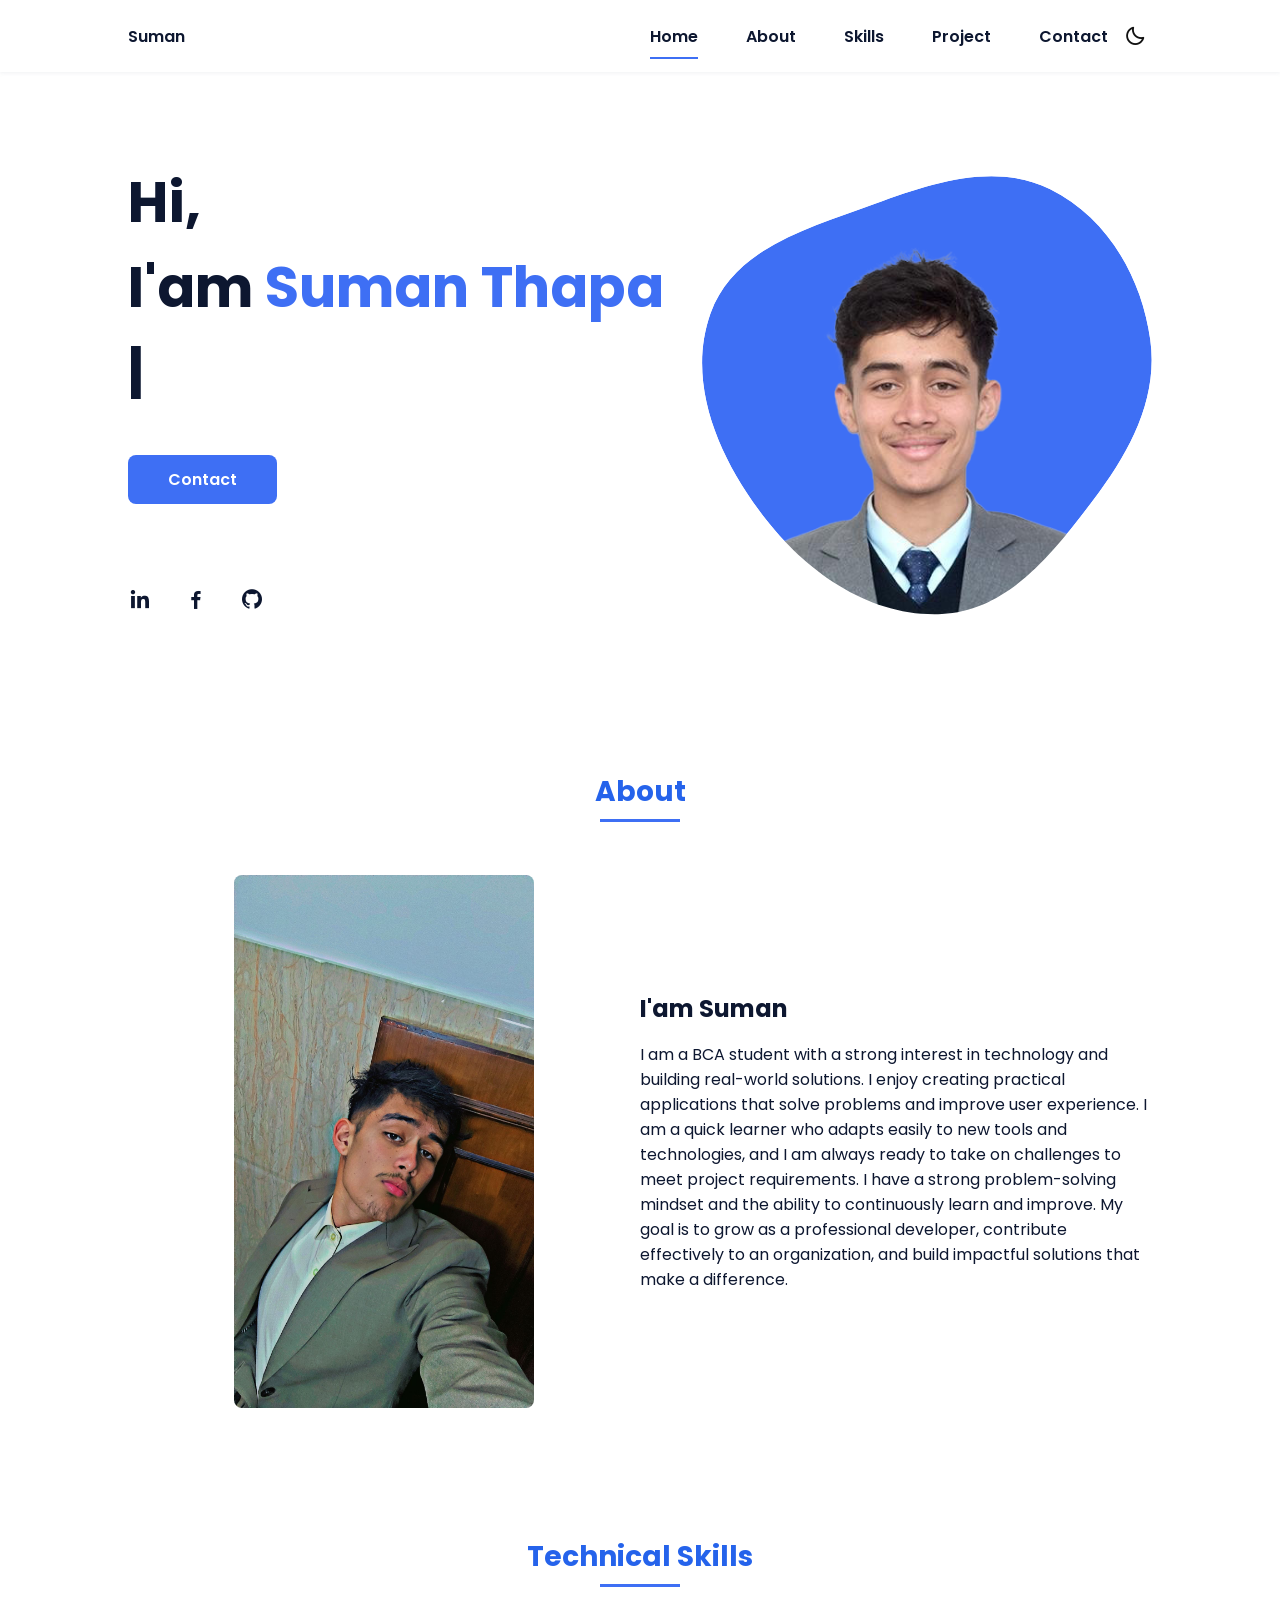
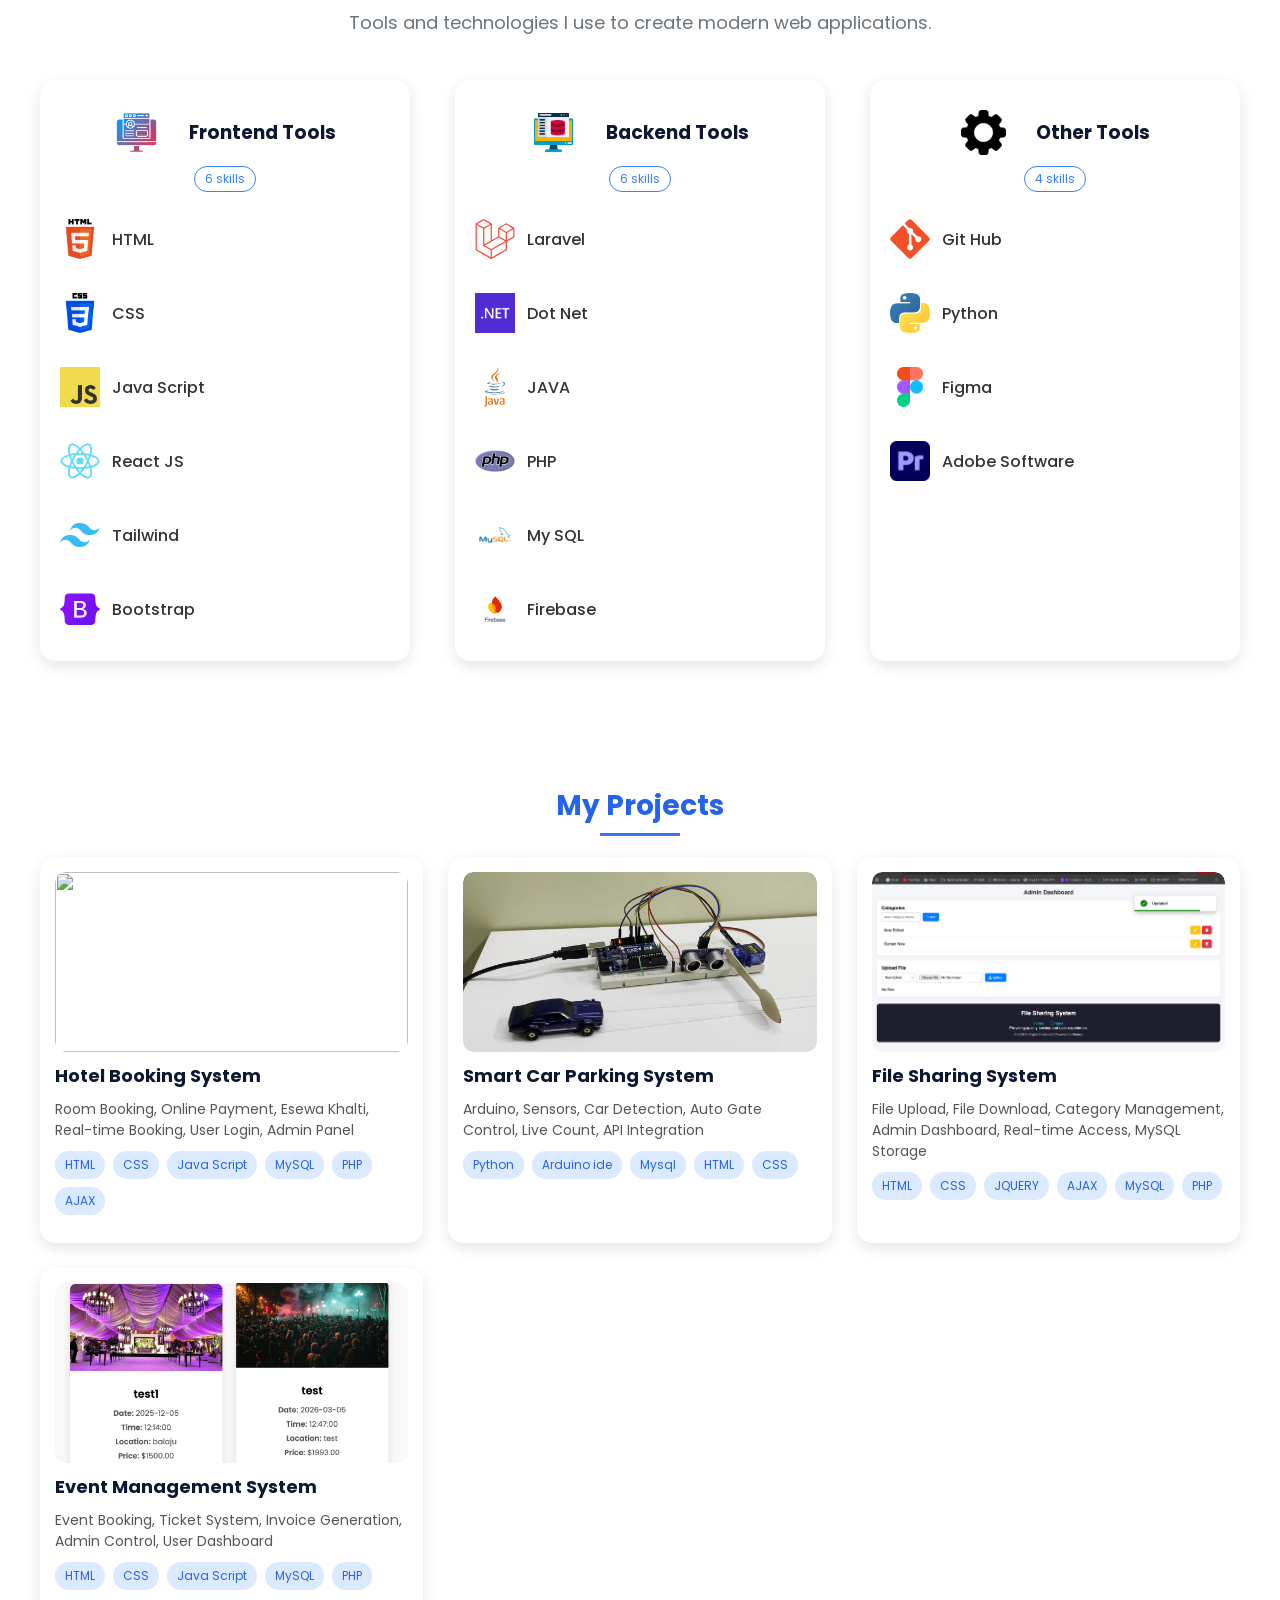
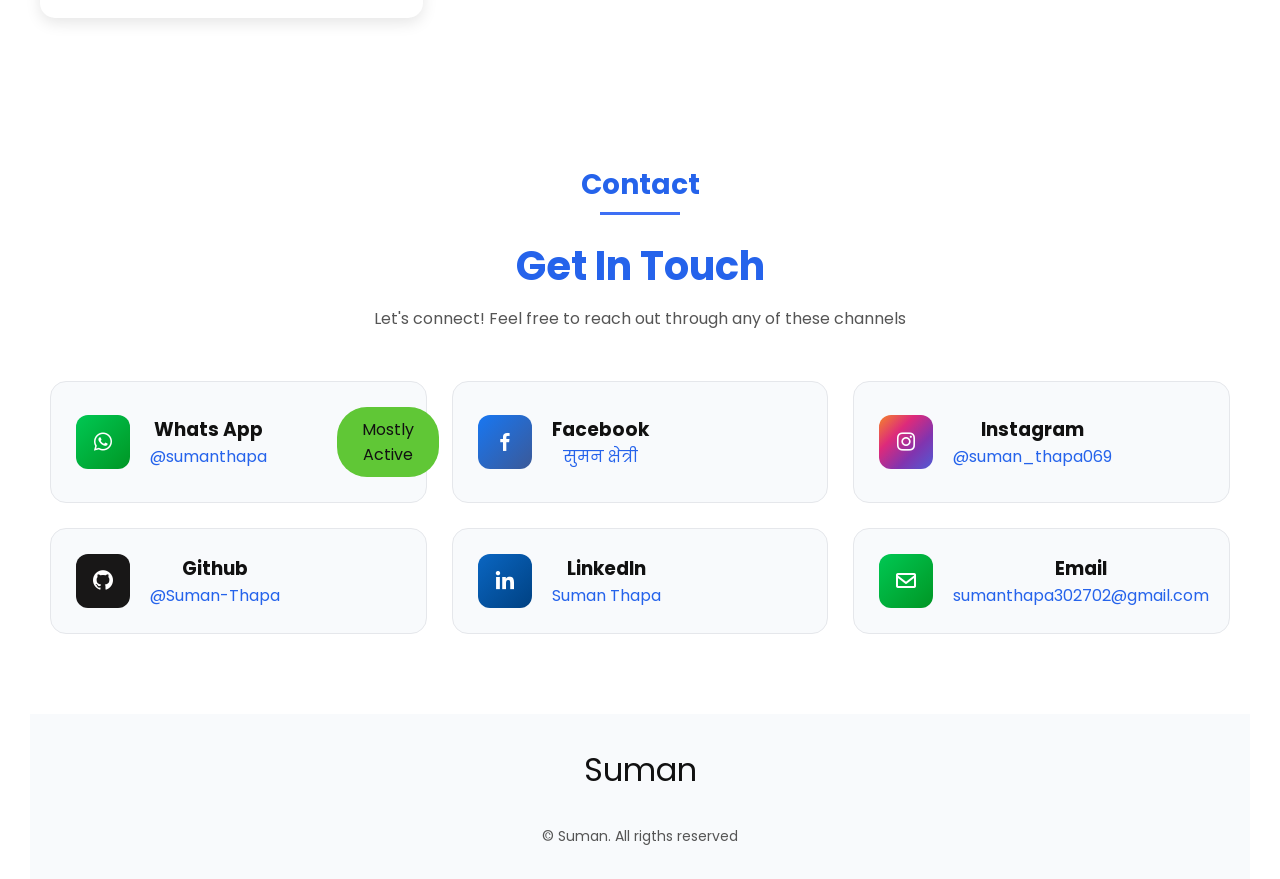
==== index.html @ b64fbb9c "Adding Changes" ====
<!DOCTYPE html>
<html lang="en">
    <head>
        <meta charset="UTF-8">
        <meta name="viewport" content="width=device-width, initial-scale=1.0">

        <link rel="stylesheet" href="assets/css/styles.css?v=3787292839744">
        <link rel="stylesheet" href="https://cdnjs.cloudflare.com/ajax/libs/font-awesome/6.5.0/css/all.min.css">
        <link href="https://unpkg.com/boxicons@2.1.4/css/boxicons.min.css" rel="stylesheet">
        <!-- =====BOX ICONS===== -->
        <link href='https://cdn.jsdelivr.net/npm/boxicons@2.0.5/css/boxicons.min.css' rel='stylesheet'>

        <title>Portfolio website complete</title>
    </head>
    <body>
        <!--===== HEADER =====-->
        <header class="l-header">
            <nav class="nav bd-grid">
                <div>
                    <a href="#" class="nav__logo">Suman</a>
                </div>

                <div class="nav__menu" id="nav-menu">
                    <ul class="nav__list">
                        <li class="nav__item"><a href="#home" class="nav__link active-link">Home</a></li>
                        <li class="nav__item"><a href="#about" class="nav__link">About</a></li>
                        <li class="nav__item"><a href="#skills" class="nav__link">Skills</a></li>
                        <li class="nav__item"><a href="#project" class="nav__link">Project</a></li>
                        <li class="nav__item"><a href="#contact" class="nav__link">Contact</a></li>
                        <button id="themeToggle" class="theme-btn">
                        <i class='bx bx-moon' id="themeIcon"></i>
                        </button>                  
                    </ul>
                </div>

                <div class="nav__toggle" id="nav-toggle">
                    <i class='bx bx-menu'></i>
                </div>
            </nav>
        </header>

        <main class="l-main">
            <!--===== HOME =====-->
            <section class="home bd-grid" id="home">
                <div class="home__data">
                    <h1 class="home__title">Hi,<br>I'am <span class="home__title-color">Suman Thapa</span><br>   <span id="typing"></span> </h1>

                    <a href="#contact" class="button" >Contact</a>
                </div>

                <div class="home__social">
                    <a href="https://www.linkedin.com/in/suman-thapa-9424b9308/" class="home__social-icon"><i class='bx bxl-linkedin'></i></a>
                    <a href="https://www.facebook.com/gorkhali.don.9849/" class="home__social-icon">
                        <i class='bx bxl-facebook'></i>
                    </a>
                    <a href="https://github.com/Suman-Thapa" class="home__social-icon"><i class='bx bxl-github' ></i></a>
                </div>

                <div class="home__img">
                    <svg class="home__blob" viewBox="0 0 479 467" xmlns="http://www.w3.org/2000/svg" xmlns:xlink="http://www.w3.org/1999/xlink">
                        <mask id="mask0" mask-type="alpha">
                            <path d="M9.19024 145.964C34.0253 76.5814 114.865 54.7299 184.111 29.4823C245.804 6.98884 311.86 -14.9503 370.735 14.143C431.207 44.026 467.948 107.508 477.191 174.311C485.897 237.229 454.931 294.377 416.506 344.954C373.74 401.245 326.068 462.801 255.442 466.189C179.416 469.835 111.552 422.137 65.1576 361.805C17.4835 299.81 -17.1617 219.583 9.19024 145.964Z"/>
                        </mask>
                        <g mask="url(#mask0)">
                            <path d="M9.19024 145.964C34.0253 76.5814 114.865 54.7299 184.111 29.4823C245.804 6.98884 311.86 -14.9503 370.735 14.143C431.207 44.026 467.948 107.508 477.191 174.311C485.897 237.229 454.931 294.377 416.506 344.954C373.74 401.245 326.068 462.801 255.442 466.189C179.416 469.835 111.552 422.137 65.1576 361.805C17.4835 299.81 -17.1617 219.583 9.19024 145.964Z"/>
                            <!-- <image class="home__blob-img" x="50" y="60" href="assets/img/perfil.png"/> -->
                            <image class="home__blob-img" x="50" y="60" href="assets/img/suman_coat.png"/>

                        </g>
                    </svg>
                </div>
            </section>  

            <!--===== ABOUT =====-->
            <section class="about section " id="about">
                <h2 class="section-title">About</h2>

                <div class="about__container bd-grid">
                    <div class="about__img">
                        <img src="assets/img/1.jpg" alt="">
                    </div>
                    
                    <div>
                        <h2 class="about__subtitle">I'am Suman</h2>
                        <p class="about__text">
                            I am a BCA student with a strong interest in technology and building real-world solutions. I enjoy creating practical applications that solve problems and improve user experience.

                            I am a quick learner who adapts easily to new tools and technologies, and I am always ready to take on challenges to meet project requirements. I have a strong problem-solving mindset and the ability to continuously learn and improve.

                            My goal is to grow as a professional developer, contribute effectively to an organization, and build impactful solutions that make a difference.
                        </p>                   
                     </div>                                   
                </div>
            </section>

            <!--===== SKILLS =====-->
            <section class="skills section" id="skills">
                <h2 class="section-title">Technical <span>Skills</span></h2>
                    <p class="custom-text">
                        Tools and technologies I use to create modern web applications.
                    </p>
                    
                    <!-- Frontend -->
                <div class="skills-container">
                    <div class="skills-card">
                        <div class="card-header">
                            <div class="title">
                                <img src="assets/img/skill/frontend.avif" alt="">
                                <h3>Frontend Tools</h3> 
                            </div>
                            <span>6 skills</span>
                        </div>

                        <ul>
                            <li><img src="assets/img/skill/html.png" alt=""> HTML</li>
                            <li><img src="assets/img/skill/css.png" alt=""> CSS</li>
                            <li><img src="assets/img/skill/javascript.png" alt=""> Java Script</li>
                            <li><img src="assets/img/skill/react.svg" alt=""> React JS</li>
                            <li><img src="assets/img/skill/tailwind.svg" alt=""> Tailwind</li>
                            <li><img src="assets/img/skill/bootstrap.svg" alt=""> Bootstrap</li>
                        </ul>
                    </div>

                    <!-- Backend -->
                    <div class="skills-card">
                        <div class="card-header">
                            <div class="title">
                                <img src="assets/img/skill/backend.png" alt="">
                                <h3>Backend Tools</h3>
                            </div>
                            <span>6 skills</span>
                        </div>

                        <ul>
                            <li><img src="assets/img/skill/laravel.svg" alt="">Laravel</li>
                            <li><img src="assets/img/skill/Dot_Net.png" alt=""> Dot Net</li>
                            <li><img src="assets/img/skill/java.svg" alt=""> JAVA</li>
                            <li><img src="assets/img/skill/php.png" alt=""> PHP</li>
                            <li><img src="assets/img/skill/mysql.png" alt=""> My SQL</li>
                            <li><img src="assets/img/skill/firebase.png" alt=""> Firebase</li>
                        </ul>
                    </div>

                    <!-- Other -->
                    <div class="skills-card">
                        <div class="card-header">
                            <div class="title">
                                <img src="assets/img/skill/other.png" alt="">
                                <h3>Other Tools</h3>
                            </div>
                            <span>4 skills</span>
                        </div>

                        <ul>
                            <li><img src="assets/img/skill/github.svg" alt="">Git Hub</li>
                            <li><img src="assets/img/skill/python.svg.png" alt="">Python</li>
                            <li><img src="assets/img/skill/figma.svg.png" alt="">Figma</li>
                            <li><img src="assets/img/skill/premarepro.svg.png" alt="">Adobe Software</li>
                        </ul>
                    </div>

                </div>
            </section>

            <section class="projects" id="project">

            <h2 class="section-title">My Projects</h2>

            <div class="project-container">

                <!-- Card -->
                    <div class="project-card" data-link="project/hotel-booking.html">

                        <div class="img-box">
                            <img src="assets/img/project/hotel_booking/1.png" class="project-img">

                            <!-- Overlay -->
                            <div class="overlay">
                                <a href="https://github.com/Suman-Thapa/Hotel-Booking.git" class="icon github" onclick="event.stopPropagation()" target="_blank">
                                    <i class="bx bxl-github"></i>
                                </a>
                                <a href="http://bookhotelbysuman.gamer.gd" class="icon link" onclick="event.stopPropagation()" target="_blank">
                                    <i class="bx bx-link"></i>
                                </a>
                            </div>
                        </div>

                        <h3 class="project-title">Hotel Booking System</h3>

                        <p class="project-desc">
                            Room Booking, Online Payment, Esewa Khalti, Real-time Booking, User Login, Admin Panel
                        </p>

                        <div class="tech">
                            <span>HTML</span>
                            <span>CSS</span>
                            <span>Java Script</span>
                            <span>MySQL</span>
                            <span>PHP</span>
                            <span>AJAX</span>
                        </div>

                        <div class="bottom-line"></div>

                    </div>


                 <div class="project-card" data-link="project/smart-carparking.html">
                            <div class="img-box">
                                <img src="assets/img/project/smart_carparking/1.png" class="project-img">

                                    <!-- Overlay -->
                                    <div class="overlay">
                                        <a href="https://github.com/Suman-Thapa/SmartCarParkingSystem.git" class="icon github" onclick="event.stopPropagation()" target="_blank">
                                            <i class="bx bxl-github"></i>
                                        </a>
                                        <a href="project/smat-carparking-video.html" class="icon link" onclick="event.stopPropagation()" target="_blank">
                                            <i class="bx bx-link"></i>
                                        </a>
                                    </div>
                            </div>               

                        <h3 class="project-title">Smart Car Parking System</h3>

                        <p class="project-desc">
                            Arduino, Sensors, Car Detection, Auto Gate Control, Live Count, API Integration
                        </p>

                            <div class="tech">
                                <span>Python</span>
                                <span>Arduino ide</span>
                                <span>Mysql</span>
                                <span>HTML</span>
                                <span>CSS</span>

                            </div>
                                <div class="bottom-line"></div>

                </div>


                <div class="project-card" data-link="project/file-management.html">

                        <div class="img-box">
                            <!-- Overlay -->
                                <div class="overlay">
                                    <a href="https://github.com/Suman-Thapa/FileSharingSystem.git" class="icon github" onclick="event.stopPropagation()" target="_blank">
                                        <i class="bx bxl-github"></i>
                                    </a>
                                    <a href="http://filemanagement.gamer.gd/" class="icon link" onclick="event.stopPropagation()" target="_blank">
                                        <i class="bx bx-link"></i>
                                    </a>
                                </div>

                            <img src="assets/img/project/file_sharing/2.png" class="project-img">

                        </div>


                    

                    <h3 class="project-title">File Sharing System</h3>

                    <p class="project-desc">
                        File Upload, File Download, Category Management, Admin Dashboard, Real-time Access, MySQL Storage
                    </p>

                    <div class="tech">
                        <span>HTML</span>
                        <span>CSS</span>
                        <span>JQUERY</span>
                        <span>AJAX</span>
                        <span>MySQL</span>
                        <span>PHP</span>
                    </div>
                        <div class="bottom-line"></div>
                </div>



                <div class="project-card" data-link="project/event-management.html">
                            <div class="img-box">
                                <img src="assets/img/project/event_management/7.png" class="project-img">

                                    <!-- Overlay -->
                                    <div class="overlay">
                                        <a href="https://github.com/SthaKing10/Event-Management.git" class="icon github" onclick="event.stopPropagation()">
                                            <i class="bx bxl-github"></i>
                                        </a>
                                        <a href="http://bookhotelbysuman.gamer.gd" class="icon link" onclick="event.stopPropagation()">
                                            <i class="bx bx-link"></i>
                                        </a>
                                    </div>
                            </div>               

                        <h3 class="project-title">Event Management System</h3>

                        <p class="project-desc">
                            Event Booking, Ticket System, Invoice Generation, Admin Control, User Dashboard
                        </p>

                            <div class="tech">
                                <span>HTML</span>
                                <span>CSS</span>
                                <span>Java Script</span>
                                <span>MySQL</span>
                                <span>PHP</span>

                            </div>
                                <div class="bottom-line"></div>

                </div>


                


               



                

                <!-- copy same card 2 more times -->

            </section>

            <!-- ===== WORK =====
            <section class="work section" id="work">
                <h2 class="section-title">Work</h2>

                <div class="work__container bd-grid">
                    <a href="" class="work__img">
                        <img src="assets/img/work1.jpg" alt="">
                    </a>
                    <a href="" class="work__img">
                        <img src="assets/img/work2.jpg" alt="">
                    </a>
                    <a href="" class="work__img">
                        <img src="assets/img/work3.jpg" alt="">
                    </a>
                    <a href="" class="work__img">
                        <img src="assets/img/work4.jpg" alt="">
                    </a>
                    <a href="" class="work__img">
                        <img src="assets/img/work5.jpg" alt="">
                    </a>
                    <a href="" class="work__img">
                        <img src="assets/img/work6.jpg" alt="">
                    </a>
                </div>
            </section> -->

            
            <!--===== CONTACT =====-->
            <section class="contact" id="contact">
                <h2 class="section-title">Contact </h2>

                <h1>Get In <span>Touch</span></h1>
                <p>Let's connect! Feel free to reach out through any of these channels</p>

                <div class="contact-container">

                    <a href="https://wa.me/9810124811" target="_blank" class="card">
                        <i class='bx bxl-whatsapp'></i>
                        <div>
                            <h3>Whats App</h3>
                            <p>@sumanthapa</p>
                        </div>

                        <span class="mostly-active">
                            Mostly Active
                        </span>
                    </a>


                    <a href="https://www.facebook.com/gorkhali.don.9849" target="_blank" class="card">
                        <i class='bx bxl-facebook'></i>
                        <div>
                            <h3>Facebook</h3>
                            <p>सुमन क्षेत्री </p>
                        </div>
                    </a>


                    <a href="https://www.instagram.com/suman_thapa069/" target="_blank" class="card">
                    <i class='bx bxl-instagram'></i>
                    <div>
                        <h3>Instagram</h3>
                        <p>@suman_thapa069</p>
                    </div>
                    </a>



                    <a href="https://github.com/Suman-Thapa" target="_blank" class="card">
                    <i class='bx bxl-github'></i>
                    <div>
                        <h3>Github</h3>
                        <p>@Suman-Thapa</p>
                    </div>
                           
                    </a>

                    <a href="https://www.linkedin.com/in/suman-thapa-9424b9308/" target="_blank" class="card">
                    <i class='bx bxl-linkedin'></i>
                    <div>
                        <h3>LinkedIn</h3>
                        <p>Suman Thapa</p>
                    </div>
                    </a>

                    

                    <!-- <a href="https://youtube.com/" target="_blank" class="card">
                    <i class='bx bxl-youtube'></i>
                    <div>
                        <h3>YouTube</h3>
                        <p>@SumaniqueCode</p>
                    </div>
                    </a> -->

                    <a href="mailto:sumanthapa302702@gmail.com" class="card">
                    <i class='bx bx-envelope'></i>
                    <div>
                        <h3>Email</h3>
                        <p>sumanthapa302702@gmail.com</p>
                    </div>
                    </a>


                    

            

                </div>
            </section>

            <footer class="footer">
                <p class="footer__title">Suman</p>
                
                <p class="footer__copy">&#169; Suman. All rigths reserved</p>
            </footer>


            <!--===== SCROLL REVEAL =====-->
            <script src="https://unpkg.com/scrollreveal"></script>

            <!--===== MAIN JS =====-->
            <script src="assets/js/main.js"></script>
        </main>
    </body>
</html>
---- assets/css/styles.css ----
/*===== GOOGLE FONTS =====*/
@import url("https://fonts.googleapis.com/css2?family=Poppins:wght@400;600;700&display=swap");
/*===== VARIABLES CSS =====*/
:root {
  --header-height: 3rem;
  --font-semi: 600;
  /*===== Colores =====*/
  /*Purple 260 - Red 355 - Blue 224 - Pink 340*/
  /* HSL color mode */
  --hue-color: 224;
  --first-color: hsl(var(--hue-color), 89%, 60%);
  --second-color: hsl(var(--hue-color), 56%, 12%);
  /*===== Fuente y tipografia =====*/
  --body-font: "Poppins", sans-serif;
  --big-font-size: 2rem;
  --h2-font-size: 1.25rem;
  --normal-font-size: .938rem;
  --smaller-font-size: .75rem;
  /*===== Margenes =====*/
  --mb-2: 1rem;
  --mb-4: 2rem;
  --mb-5: 2.5rem;
  --mb-6: 3rem;
  /*===== z index =====*/
  --z-back: -10;
  --z-fixed: 100;
}
@media screen and (min-width: 968px) {
  :root {
    --big-font-size: 3.5rem;
    --h2-font-size: 2rem;
    --normal-font-size: 1rem;
    --smaller-font-size: .875rem;
  }
}

/*===== BASE =====*/
*, ::before, ::after {
  box-sizing: border-box;
}

html {
  scroll-behavior: smooth;
}

body {
  margin: var(--header-height) 0 0 0;
  font-family: var(--body-font);
  font-size: var(--normal-font-size);
  color: var(--second-color);
}

h1, h2, p {
  margin: 0;
}

ul {
  margin: 0;
  padding: 0;
  list-style: none;
}

a {
  text-decoration: none;
}

img {
  max-width: 100%;
  height: auto;
  display: block;
}

/*===== CLASS CSS ===== */
.section-title {
  position: relative;
  font-size: var(--h2-font-size);
  color: var(--first-color);
  margin-top: var(--mb-2);
  margin-bottom: var(--mb-4);
  text-align: center;
}
.section-title::after {
  position: absolute;
  content: "";
  width: 64px;
  height: 0.18rem;
  left: 0;
  right: 0;
  margin: auto;
  top: 2rem;
  background-color: var(--first-color);
}

.section {
  padding-top: 3rem;
  padding-bottom: 2rem;
}

/*===== LAYOUT =====*/
.bd-grid {
  max-width: 1024px;
  display: grid;
  margin-left: var(--mb-2);
  margin-right: var(--mb-2);
}

.l-header {
  width: 100%;
  position: fixed;
  top: 0;
  left: 0;
  z-index: var(--z-fixed);
  background-color: #fff;
  box-shadow: 0 1px 4px rgba(146, 161, 176, 0.15);
}

/*===== NAV =====*/
.nav {
  height: var(--header-height);
  display: flex;
  justify-content: space-between;
  align-items: center;
  font-weight: var(--font-semi);
}
@media screen and (max-width: 767px) {
  .nav__menu {
    position: fixed;
    top: var(--header-height);
    right: -100%;
    width: 80%;
    height: 100%;
    padding: 2rem;
    background-color: var(--second-color);
    transition: 0.5s;
  }
}
.nav__item {
  margin-bottom: var(--mb-4);
}
.nav__link {
  position: relative;
  color: #fff;
}
.nav__link:hover {
  position: relative;
}
.nav__link:hover::after {
  position: absolute;
  content: "";
  width: 100%;
  height: 0.18rem;
  left: 0;
  top: 2rem;
  background-color: var(--first-color);
}
.nav__logo {
  color: var(--second-color);
}
.nav__toggle {
  color: var(--second-color);
  font-size: 1.5rem;
  cursor: pointer;
}

/*Active menu*/
.active-link::after {
  position: absolute;
  content: "";
  width: 100%;
  height: 0.18rem;
  left: 0;
  top: 2rem;
  background-color: var(--first-color);
}

/*=== Show menu ===*/
.show {
  right: 0;
}

/*===== HOME =====*/
.home {
  position: relative;
  row-gap: 5rem;
  padding: 4rem 0 5rem;
}
.home__data {
  align-self: center;
}
.home__title {
  font-size: var(--big-font-size);
  margin-bottom: var(--mb-5);
}
.home__title-color {
  color: var(--first-color);
}
.home__social {
  display: flex;
  flex-direction: column;
}
.home__social-icon {
  width: max-content;
  margin-bottom: var(--mb-2);
  font-size: 1.5rem;
  color: var(--second-color);
}
.home__social-icon:hover {
  color: var(--first-color);
}
.home__img {
  position: absolute;
  right: 0;
  bottom: 0;
  width: 260px;
}
.home__blob {
  fill: var(--first-color);
}
.home__blob-img {
  width: 360px;
}

/*BUTTONS*/
.button {
  display: inline-block;
  background-color: var(--first-color);
  color: #fff;
  padding: 0.75rem 2.5rem;
  font-weight: var(--font-semi);
  border-radius: 0.5rem;
  transition: 0.3s;
}
.button:hover {
  box-shadow: 0px 10px 36px rgba(0, 0, 0, 0.15);
}

/* ===== ABOUT =====*/
.about__container {
  row-gap: 2rem;
  text-align: center;
}
.about__subtitle {
  margin-bottom: var(--mb-2);
}
.about__img {
  justify-self: center;
}
.about__img img {
  width: 200px;
  border-radius: 0.5rem;
}

/* ===== SKILLS =====*/
.skills__container {
  row-gap: 2rem;
  text-align: center;
}
.skills__subtitle {
  margin-bottom: var(--mb-2);
}
.skills__text {
  margin-bottom: var(--mb-4);
}
.skills__data {
  display: flex;
  justify-content: space-between;
  align-items: center;
  position: relative;
  font-weight: var(--font-semi);
  padding: 0.5rem 1rem;
  margin-bottom: var(--mb-4);
  border-radius: 0.5rem;
  box-shadow: 0px 4px 25px rgba(14, 36, 49, 0.15);
}
.skills__icon {
  font-size: 2rem;
  margin-right: var(--mb-2);
  color: var(--first-color);
}
.skills__names {
  display: flex;
  align-items: center;
}
.skills__bar {
  position: absolute;
  left: 0;
  bottom: 0;
  background-color: var(--first-color);
  height: 0.25rem;
  border-radius: 0.5rem;
  z-index: var(--z-back);
}
.skills__html {
  width: 95%;
}
.skills__css {
  width: 85%;
}
.skills__js {
  width: 65%;
}
.skills__ux {
  width: 85%;
}
.skills__img {
  border-radius: 0.5rem;
}

/* ===== WORK =====*/
.work__container {
  row-gap: 2rem;
}
.work__img {
  box-shadow: 0px 4px 25px rgba(14, 36, 49, 0.15);
  border-radius: 0.5rem;
  overflow: hidden;
}
.work__img img {
  transition: 1s;
}
.work__img img:hover {
  transform: scale(1.1);
}

/* ===== CONTACT =====*/
.contact__input {
  width: 100%;
  font-size: var(--normal-font-size);
  font-weight: var(--font-semi);
  padding: 1rem;
  border-radius: 0.5rem;
  border: 1.5px solid var(--second-color);
  outline: none;
  margin-bottom: var(--mb-4);
}
.contact__button {
  display: block;
  border: none;
  outline: none;
  font-size: var(--normal-font-size);
  cursor: pointer;
  margin-left: auto;
}

/* ===== FOOTER =====*/
/* LIGHT MODE */
.footer {
  background: #f8fafc;
  color: #111;
  text-align: center;
  padding: 2rem 0;
}

.footer__copy {
  color: #555;
}
.footer__title {
  font-size: 2rem;
  margin-bottom: var(--mb-4);
}
.footer__social {
  margin-bottom: var(--mb-4);
}
.footer__icon {
  font-size: 1.5rem;
  color: #fff;
  margin: 0 var(--mb-2);
}
.footer__copy {
  font-size: var(--smaller-font-size);
}


/* DARK MODE */
body.dark .footer {
  background-color: var(--second-color);
  color: #fff;
}

body.dark .footer__copy {
  color: #ccc;
}



/* ===== MEDIA QUERIES=====*/
@media screen and (max-width: 320px) {
  .home {
    row-gap: 2rem;
  }
  .home__img {
    width: 200px;
  }
}
@media screen and (min-width: 576px) {
  .home {
    padding: 4rem 0 2rem;
  }
  .home__social {
    padding-top: 0;
    padding-bottom: 2.5rem;
    flex-direction: row;
    align-self: flex-end;
  }
  .home__social-icon {
    margin-bottom: 0;
    margin-right: var(--mb-4);
  }
  .home__img {
    width: 300px;
    bottom: 25%;
  }
  .about__container {
    grid-template-columns: repeat(2, 1fr);
    align-items: center;
    text-align: initial;
  }
  .skills__container {
    grid-template-columns: 0.7fr;
    justify-content: center;
    column-gap: 1rem;
  }
  .work__container {
    grid-template-columns: repeat(2, 1fr);
    column-gap: 2rem;
    padding-top: 2rem;
  }
  .contact__form {
    width: 360px;
    padding-top: 2rem;
  }
  .contact__container {
    justify-items: center;
  }
}
@media screen and (min-width: 768px) {
  body {
    margin: 0;
  }
  .section {
    padding-top: 4rem;
    padding-bottom: 3rem;
  }
  .section-title {
    margin-bottom: var(--mb-6);
  }
  .section-title::after {
    width: 80px;
    top: 3rem;
  }
  .nav {
    height: calc(var(--header-height) + 1.5rem);
  }
  .nav__list {
    display: flex;
    padding-top: 0;
  }
  .nav__item {
    margin-left: var(--mb-6);
    margin-bottom: 0;
  }
  .nav__toggle {
    display: none;
  }
  .nav__link {
    color: var(--second-color);
  }
  .home {
    padding: 8rem 0 2rem;
  }
  .home__img {
    width: 400px;
    bottom: 10%;
  }
  .about__container {
    padding-top: 2rem;
  }
  .about__img img {
    width: 300px;
  }
  .skills__container {
    grid-template-columns: repeat(2, 1fr);
    column-gap: 2rem;
    align-items: center;
    text-align: initial;
  }
  .work__container {
    grid-template-columns: repeat(3, 1fr);
    column-gap: 2rem;
  }
}
@media screen and (min-width: 992px) {
  .bd-grid {
    margin-left: auto;
    margin-right: auto;
  }
  .home {
    padding: 10rem 0 2rem;
  }
  .home__img {
    width: 450px;
  }
}


.skills-container {
    display: grid;
    grid-template-columns: repeat(auto-fit, minmax(300px, 1fr));
    gap: 25px;
    margin-top: 2rem;
}

.skills-card {
    background: #fff;
    padding: 20px;
    margin: 10px;
    border-radius: 15px;
    box-shadow: 0 5px 15px rgba(0,0,0,0.1);
    transition: 0.3s;
}

.skills-card:hover {
    transform: translateY(-10px);
    box-shadow: 0 10px 25px rgba(0,0,0,0.2);
}

.card-header {
    display: flex;
    flex-direction: column;
    justify-content: space-between;
    align-items: center;
    margin-bottom: 15px;
}

.card-header span {
    border: 1px solid #3b82f6;
    color: #3b82f6;
    padding: 3px 10px;
    border-radius: 20px;
    font-size: 12px;
}

/* .skills-card ul {
    list-style: none;
    padding: 0;
} */

.skills-card ul li {
    display: flex;
    align-items: center;
    gap: 12px;
    margin: 12px 0;
    font-weight: 500;
    transition: 0.3s;
    color: #333;
    transition: 0.3s;
}

.skills-card ul {
    display: flex;
    flex-direction: column;
    gap: 10px; /* 🔥 space between HTML, CSS, JS */
}
.skills-card ul li i {
    font-size: 20px;
    color: #3b82f6;
}

.skills-card ul li:hover {
    transform: translateX(5px);
    color: #000;
}

.skills-card ul li img {
    width: 40px;
    height: 40px;
    object-fit: contain;
    min-width: 40px;
}



.title {
    display: flex;
    align-items: center;
    gap: 30px; /* space between image and text */
}

.title img {
    width: 45px;
    height: 45px;
    object-fit: cover;
}

.card-header span {
    border: 1px solid #3b82f6;
    color: #3b82f6;
    padding: 3px 10px;
    border-radius: 20px;
    font-size: 12px;
}

.custom-text {
  font-size: 1rem;
  color: #6b7280; /* gray-500 */
  line-height: 1.625;
  max-width: 42rem;
  margin-left: auto;
  margin-right: auto;
  text-align: center;
  animation: fadeInUp 0.6s ease-out 0.2s both;
}

@media (min-width: 768px) {
  .custom-text {
    font-size: 1.125rem;
  }
}

@keyframes fadeInUp {
  from {
    opacity: 0;
    transform: translateY(20px);
  }
  to {
    opacity: 1;
    transform: translateY(0);
  }
}



/* Section */
.projects {
  padding: 50px 10px;
  text-align: center;
}

/* Title */
.section-title {
  font-size: 28px;
  color: #2563eb; /* blue */
  margin-bottom: 30px;
}

/* Container */
.project-container {
  display: grid;
  grid-template-columns: repeat(3, 1fr);
  gap: 25px;
}

/* Card */
.project-card {
  background: #fff;
  padding: 15px;
  border-radius: 15px;
  box-shadow: 0 5px 15px rgba(0,0,0,0.1);
  text-align: left;
  transition: 0.3s;
}

.project-card:hover {
  transform: translateY(-5px);
}

/* Image */
.project-img {
  width: 100%;
  height: 180px;
  object-fit: cover;
  border-radius: 10px;
}

/* Title */
.project-title {
  font-size: 18px;
  font-weight: bold;
  margin: 10px 0;
}

/* Description */
.project-desc {
  font-size: 14px;
  color: #555;
  margin-bottom: 10px;
}

/* Tech tags */
.tech {
  display: flex;
  flex-wrap: wrap;
  gap: 8px;
}

.tech span {
  background: #dbeafe;
  color: #2563eb;
  padding: 5px 10px;
  border-radius: 20px;
  font-size: 12px;
}


/* Tablet */
@media (max-width: 900px) {
  .project-container {
    grid-template-columns: repeat(2, 1fr);
  }
}

/* Mobile */
@media (max-width: 600px) {
  .project-container {
    grid-template-columns: 1fr;
  }
}



/* Image wrapper */
/* wrapper */
.img-box {
  position: relative;
  overflow: hidden;
  border-radius: 10px;
}

/* image (NO zoom now) */
.project-img {
  width: 100%;
  height: 180px;
  object-fit: cover;
}

/* overlay */
.overlay {
  position: absolute;
  inset: 0;
  /* background: rgba(245, 245, 245, 0.6); */
  display: flex;
  justify-content: center;
  align-items: center;
  gap: 15px;
  opacity: 0;
  transition: 0.3s;
}

/* icons */
.icon {
  background: rgb(39, 36, 36);
  color: #2563eb;
  font-size: 20px;
  padding: 12px;
  border-radius: 50%;
  transform: scale(0.7);
  transition: 0.3s;
}

/* icon hover zoom */
.icon:hover {
  transform: scale(1.2);
  background: #2563eb;
  color: white;
}

/* show overlay */
.project-card:hover .overlay {
  opacity: 1;
}

/* animate icons when card hover */
.project-card:hover .icon {
  transform: scale(1);
}

/* bottom line (keep same) */
.bottom-line {
  height: 3px;
  width: 0%;
  background: #2563eb;
  margin-top: 10px;
  transition: 0.3s;
}

.project-card:hover .bottom-line {
  width: 100%;
}

/* cursor */
.project-card {
  cursor: pointer;
}



.contact {
  text-align: center;
  padding: 80px 20px;
  background: #ffffff;
  color: #fff;
}

.contact h1 {
  font-size: 40px;
  margin-bottom: 10px;
}

.contact {
  color: #111;
}

.contact h1 span {
  color: #2563eb;
}

.contact p {
  color: #555;
  margin-bottom: 50px;
}


.contact h1  {
  color: #2563eb; /* nice blue for white bg */
}


body.dark .contact {
  color: #fff;
}

body.dark .contact h1 span {
  color: #4f8cff;
}

body.dark .contact p {
  color: #aaa;
}

/* grid */
.contact-container {
  display: grid;
  grid-template-columns: repeat(3, 1fr);
  gap: 25px;
}

@media (max-width: 768px) {
  .contact-container {
    grid-template-columns: 1fr;
    margin: 0 10px;
  }
}

/* DARK MODE */
body.dark .contact {
  background: linear-gradient(135deg, #0a192f, #0f172a);
  color: #fff;
}

body.dark .contact p {
  color: #aaa;
}



/* card */
.card {
  display: flex;
  align-items: center;
  gap: 20px;
  padding: 25px;
  border-radius: 16px;
  background: #f8fafc;
  border: 1px solid #e5e7eb;    /* light border */
  color: #111;                  /* text black */
  transition: 0.3s;
  cursor: pointer;
  min-width: 0;
}

.card p {
  color: #2563eb;
  margin: 0;
}

@media (max-width: 600px) {
  .card {
    align-items: flex-start;
    gap: 10px;
    padding: 15px;
  }

  .card p {
    font-size: 14px;
  }
}

/* Mobile responsive */
.mostly-active{
  background-color: #60c736;
  padding: 10px 25px;
  margin-left: 50px;
  border-radius: 30px;
  display: inline-block;
  font-size: 16px;
}

/* ONLY for mobile */
@media (max-width: 768px){
  .mostly-active{
    margin: 10px auto;
    padding: 2px 0px;
    font-size: 14px;
    display: block;
    width: max-content;
  }
}

.card i {
  color: #fff; /* icon stays white inside colored bg */
}
/* icon */
.card i {
  color: #fff;
  padding: 15px;
  border-radius: 12px;
  font-size: 24px;
}

/* text */
.card h3 {
  margin: 0;
}



/* hover effect */
.card:hover {
  transform: translateY(-8px) scale(1.02);
  border-color: #4f8cff;
  box-shadow: 0 10px 30px rgba(79,140,255,0.3);
}

/* icon hover */
.card:hover i {
  transform: rotate(8deg) scale(1.1);
}


.card {
  text-decoration: none;
  color: inherit;
}


.card i.bxl-facebook {
  background: linear-gradient(135deg, #1877f2, #3b5998);
}


.card i.bxl-whatsapp {
  color: #fff; /* WhatsApp green */
  background: linear-gradient(135deg, #00c853, #009624);
}


/* GitHub */
.card i.bxl-github {
  background: #181717;
}

/* LinkedIn */
.card i.bxl-linkedin {
  background: linear-gradient(135deg, #0a66c2, #004182);
}

/* Instagram */
.card i.bxl-instagram {
  background: linear-gradient(135deg, #f58529, #dd2a7b, #8134af, #515bd4);
}

/* YouTube */
.card i.bxl-youtube {
  background: #ff0000;
}

/* Email */
.card i.bx-envelope {
  background: linear-gradient(135deg, #00c853, #009624);
}

/* Facebook */
.card i.bxl-facebook {
  background: linear-gradient(135deg, #1877f2, #3b5998);
}


.card i.bx-map {
  background: linear-gradient(135deg, #34a853, #4285f4, #fbbc05, #ea4335);
}


body.dark .card {
  background: rgba(255,255,255,0.05);
  border: 1px solid rgba(255,255,255,0.1);
  color: #fff;
}

body.dark .card p {
  color: #6fa8ff;
}

#typing::after {
  content: "|";
  animation: blink 1s infinite;
}

@keyframes blink {
  0%, 50%, 100% { opacity: 1; }
  25%, 75% { opacity: 0; }
}

body.dark {
  background: #0f172a;
  color: white;
}

/* NAVBAR */
body.dark .l-header,
body.dark .nav {
  background: #111827;
}

/* SKILLS CARD */
body.dark .skills-card {
  background: #1f2937;
  color: white;
}

/* PROJECT CARD */
body.dark .project-card {
  background: #1f2937;
  color: white;
}


/* NAV LINKS */
body.dark .nav__link {
  color: white;
}

/* SKILL LIST TEXT */
body.dark .skills-card ul li {
  color: white;
}

/* PROJECT DESCRIPTION */
body.dark .project-desc {
  color: white;
}

body.dark .nav__logo {
  color: white;
}


/* Theme button */
.theme-btn {
  background: none;
  border: none;
  cursor: pointer;
  font-size: 22px;
  margin-left: 10px;
  color: #111;
  display: flex;
  align-items: center;
  justify-content: center;
}

/* dark mode icon color */
body.dark .theme-btn {
  color: white;
}

.theme-btn:hover {
  transform: scale(1.1);
  transition: 0.2s;
}


body.dark {
  color: white;
}



/* light mode default */
.nav__toggle i {
  color: #111;
  font-size: 24px;
}

/* dark mode */
body.dark .nav__toggle i {
  color: white;
}

/* theme button */
.theme-btn {
  background: none;
  color: inherit;
  border: none;
  cursor: pointer;
  font-size: 22px;
  margin-left: 10px;
  display: flex;
  align-items: center;
  justify-content: center;
}



/* default (desktop - white navbar) */
.theme-btn {
  color: #111;
}

/* mobile menu (dark background) */
@media screen and (max-width: 767px) {
  .nav__menu .theme-btn {
    color: #fff;
  }
}

/* dark mode (everywhere) */
body.dark .theme-btn {
  color: #fff;
}


.l-main{
  margin: 0 30px;
}



/* mobile menu (dark background) */
@media screen and (max-width: 767px) {
  .nav__menu .theme-btn {
    color: #fff;
  }
  .l-main{
  margin: 0 10px;
}

}

/* dark mode (everywhere) */
body.dark .theme-btn {
  color: #fff;
}
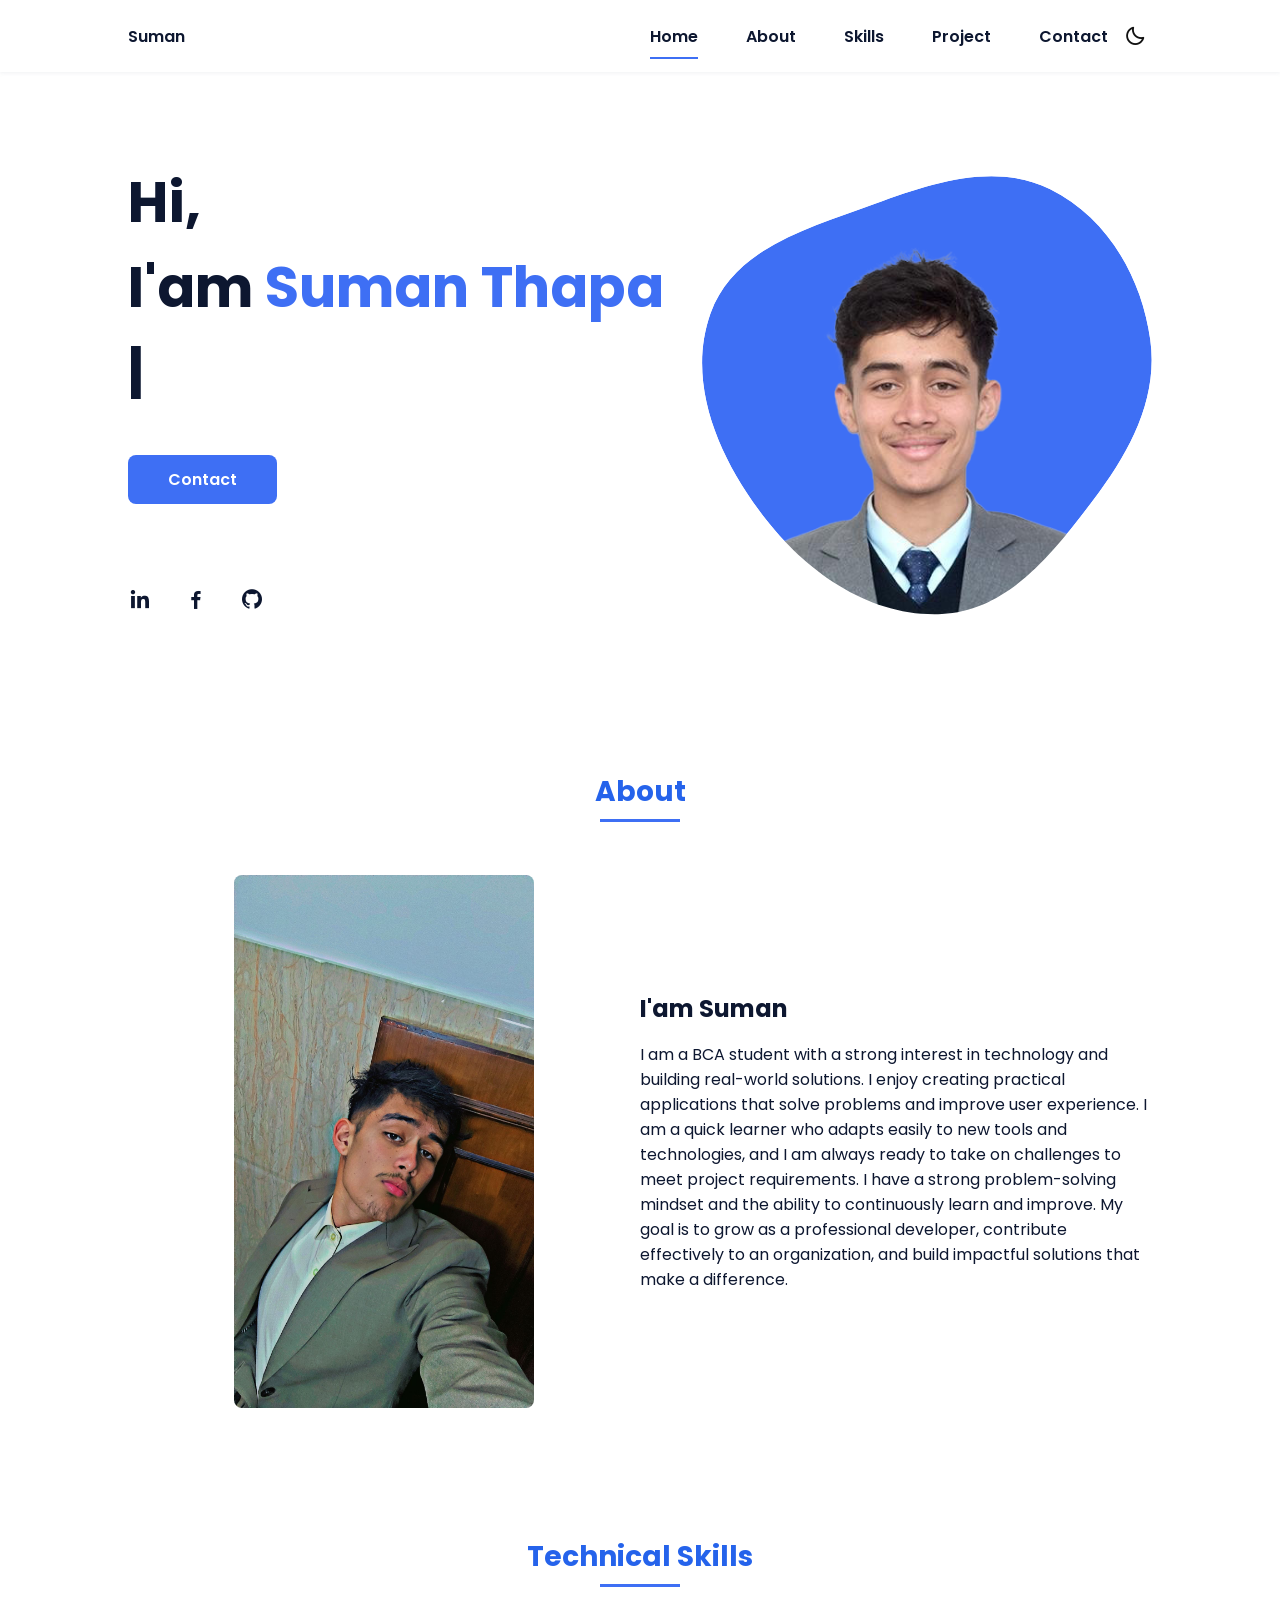
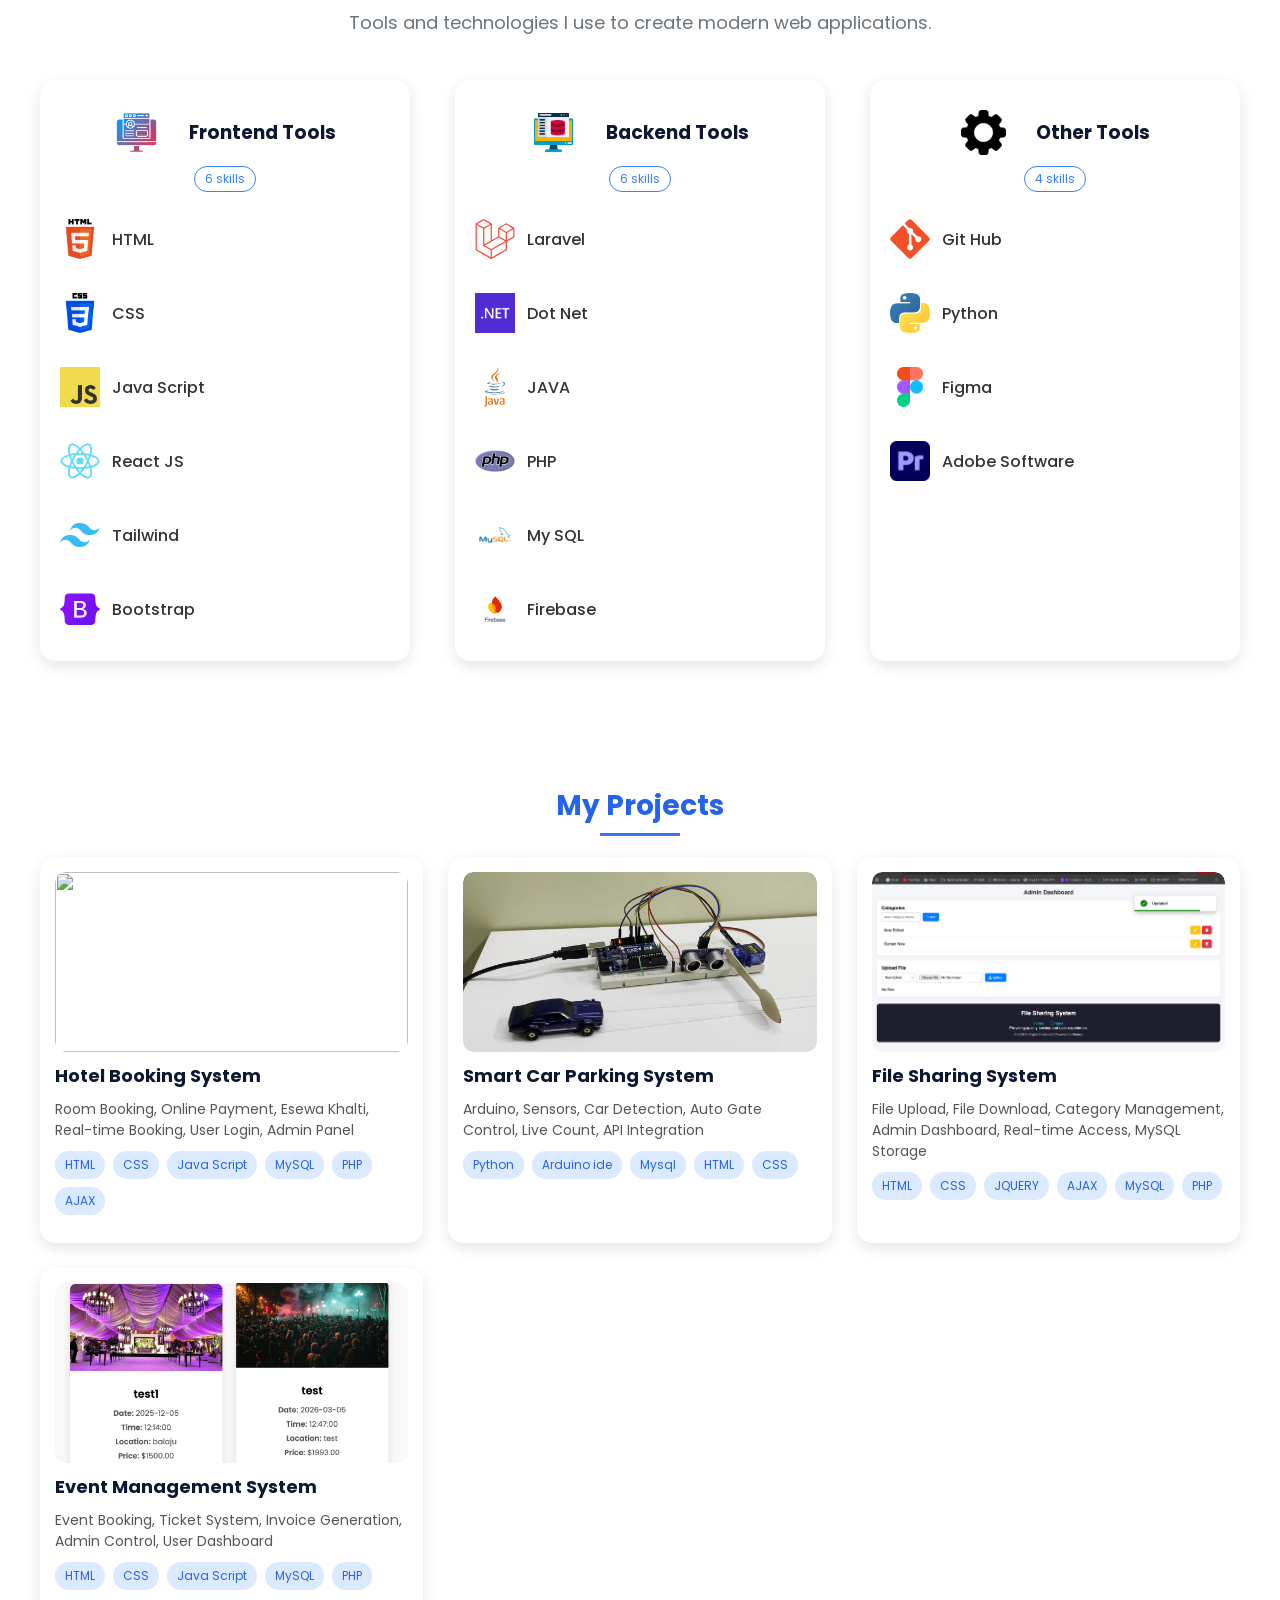
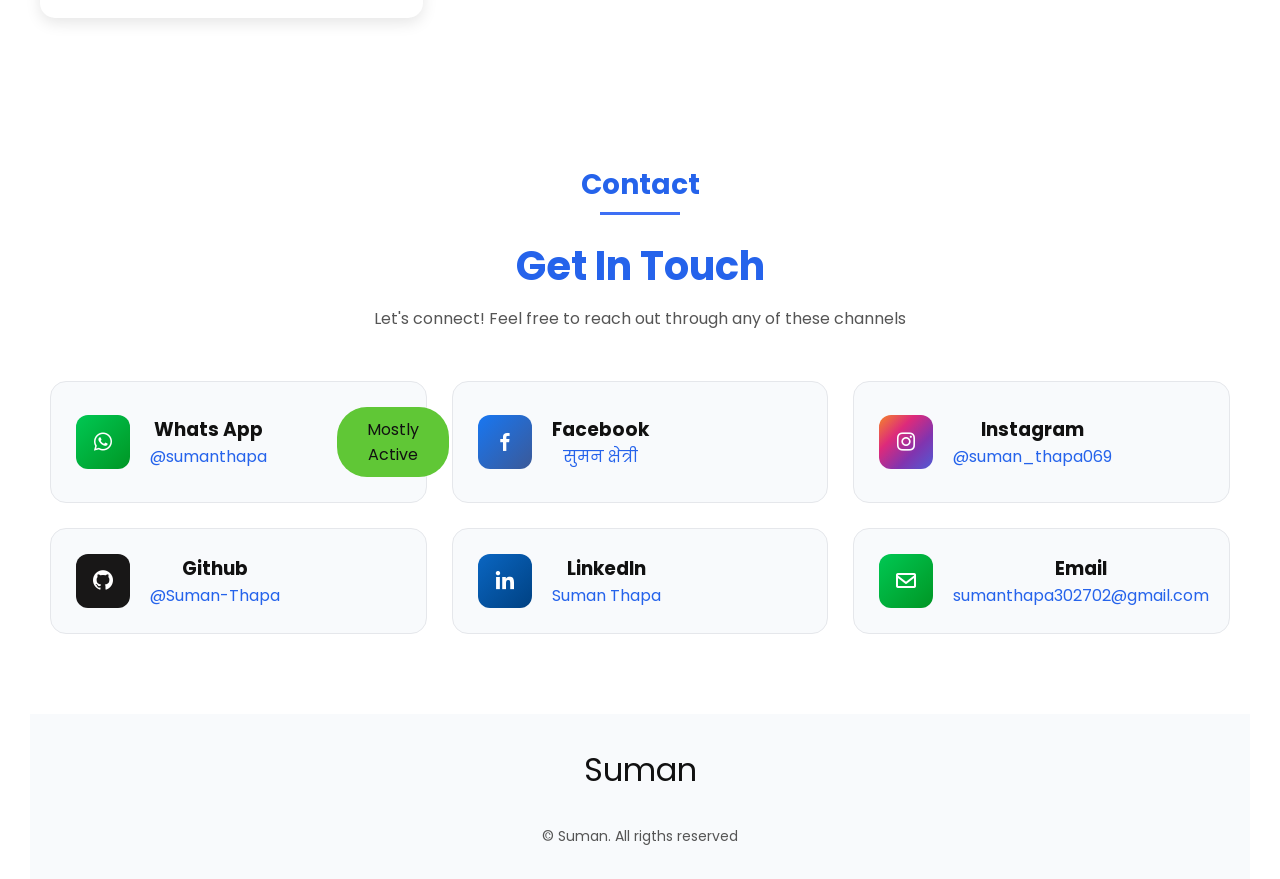
==== commit ee906ebc: "Changing in style" ====
--- a/index.html
+++ b/index.html
@@ -4,13 +4,13 @@
         <meta charset="UTF-8">
         <meta name="viewport" content="width=device-width, initial-scale=1.0">
 
-        <link rel="stylesheet" href="assets/css/styles.css?v=3787292839744">
+        <link rel="stylesheet" href="assets/css/styles.css?v=56252762762762">
         <link rel="stylesheet" href="https://cdnjs.cloudflare.com/ajax/libs/font-awesome/6.5.0/css/all.min.css">
         <link href="https://unpkg.com/boxicons@2.1.4/css/boxicons.min.css" rel="stylesheet">
         <!-- =====BOX ICONS===== -->
         <link href='https://cdn.jsdelivr.net/npm/boxicons@2.0.5/css/boxicons.min.css' rel='stylesheet'>
 
-        <title>Portfolio website complete</title>
+        <title>Suman</title>
     </head>
     <body>
         <!--===== HEADER =====-->
--- a/assets/css/styles.css
+++ b/assets/css/styles.css
@@ -898,7 +898,7 @@
 /* Mobile responsive */
 .mostly-active{
   background-color: #60c736;
-  padding: 10px 25px;
+  padding: 10px 30px;
   margin-left: 50px;
   border-radius: 30px;
   display: inline-block;
@@ -909,7 +909,7 @@
 @media (max-width: 768px){
   .mostly-active{
     margin: 10px auto;
-    padding: 2px 0px;
+    padding: 6px 7px;
     font-size: 14px;
     display: block;
     width: max-content;
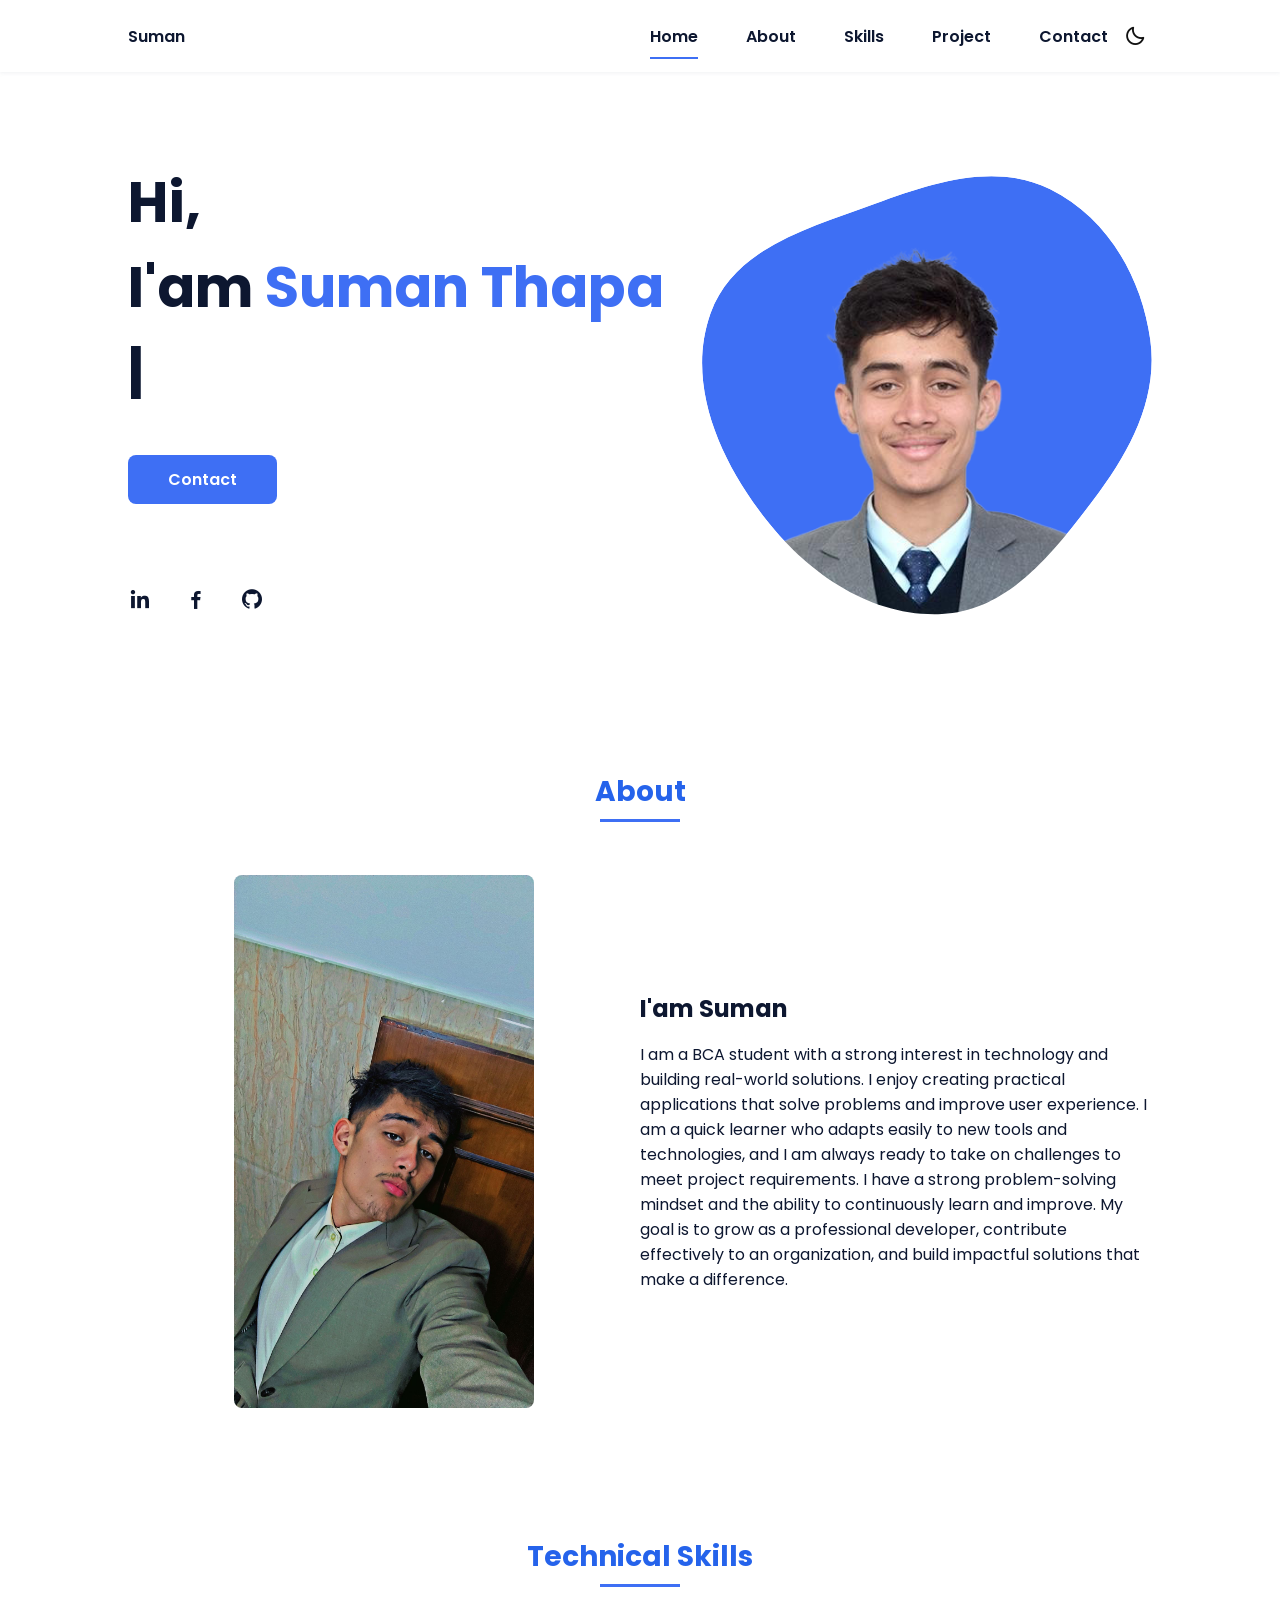
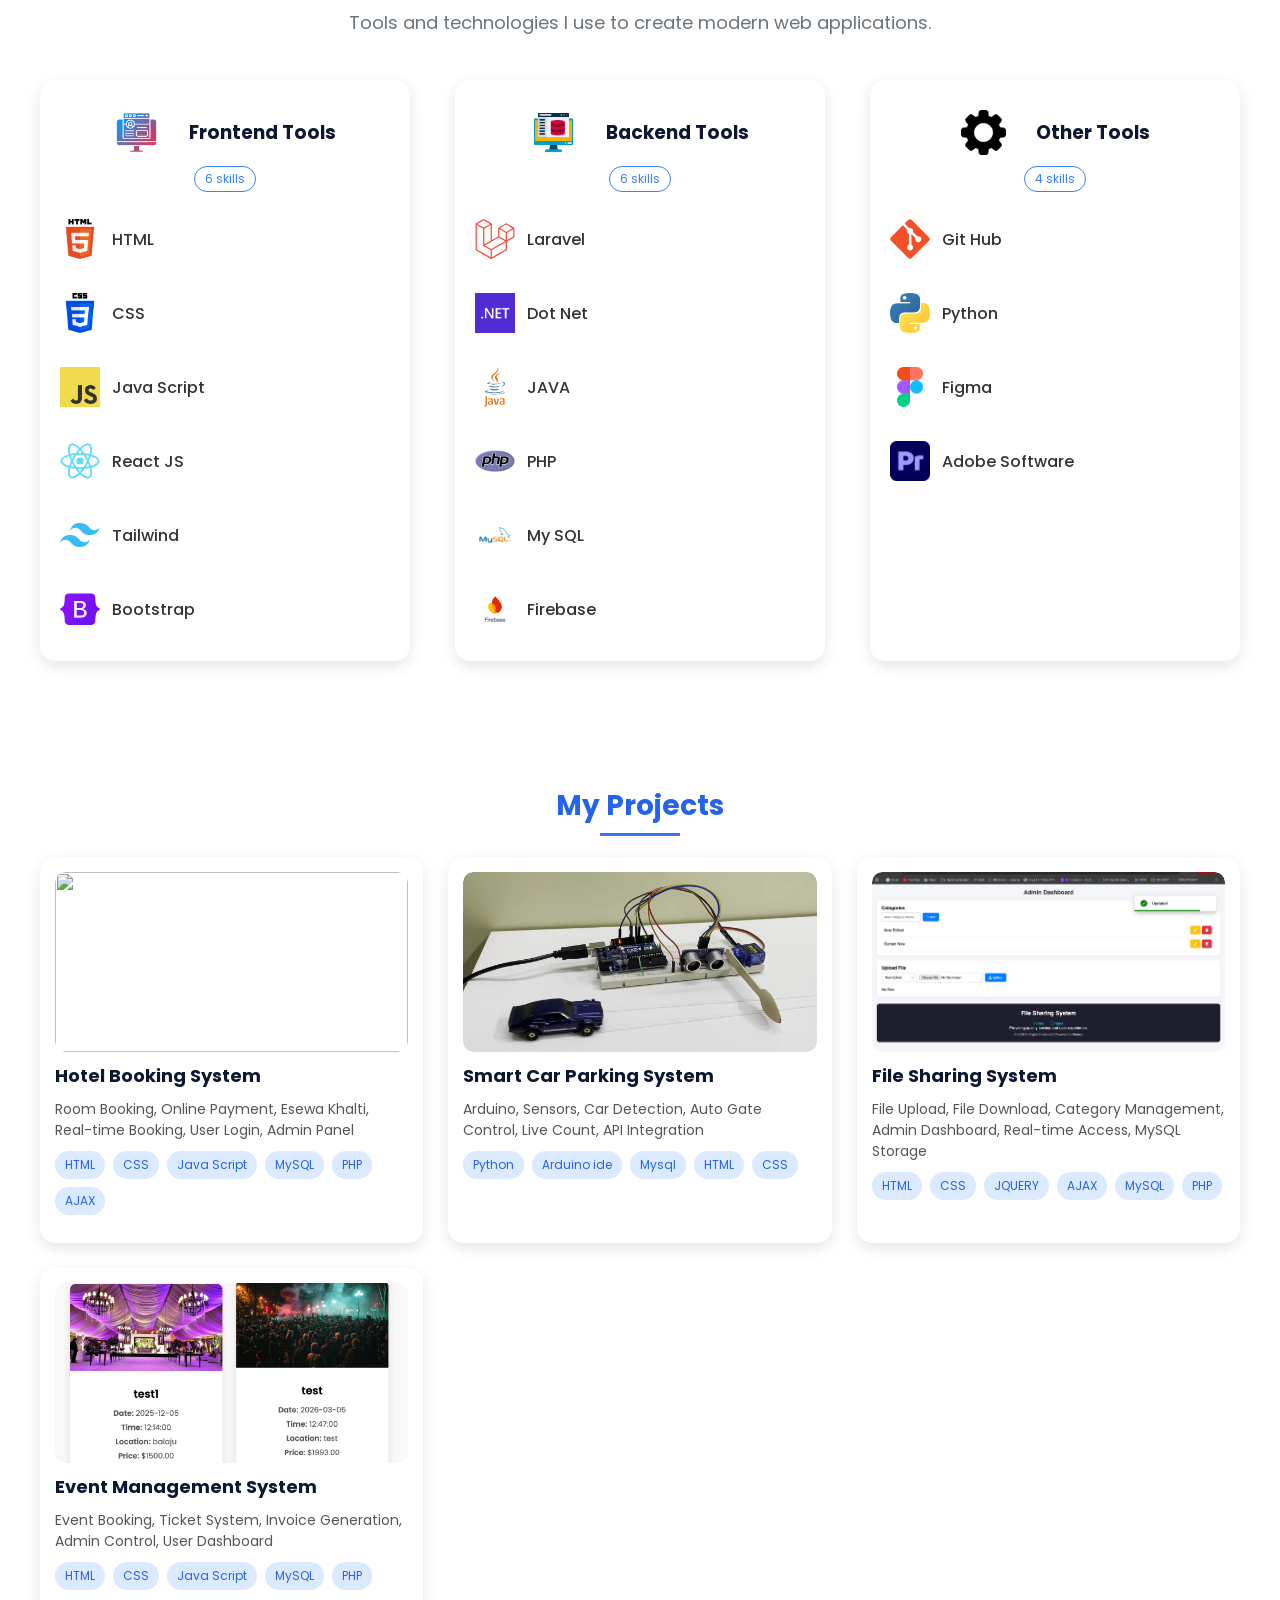
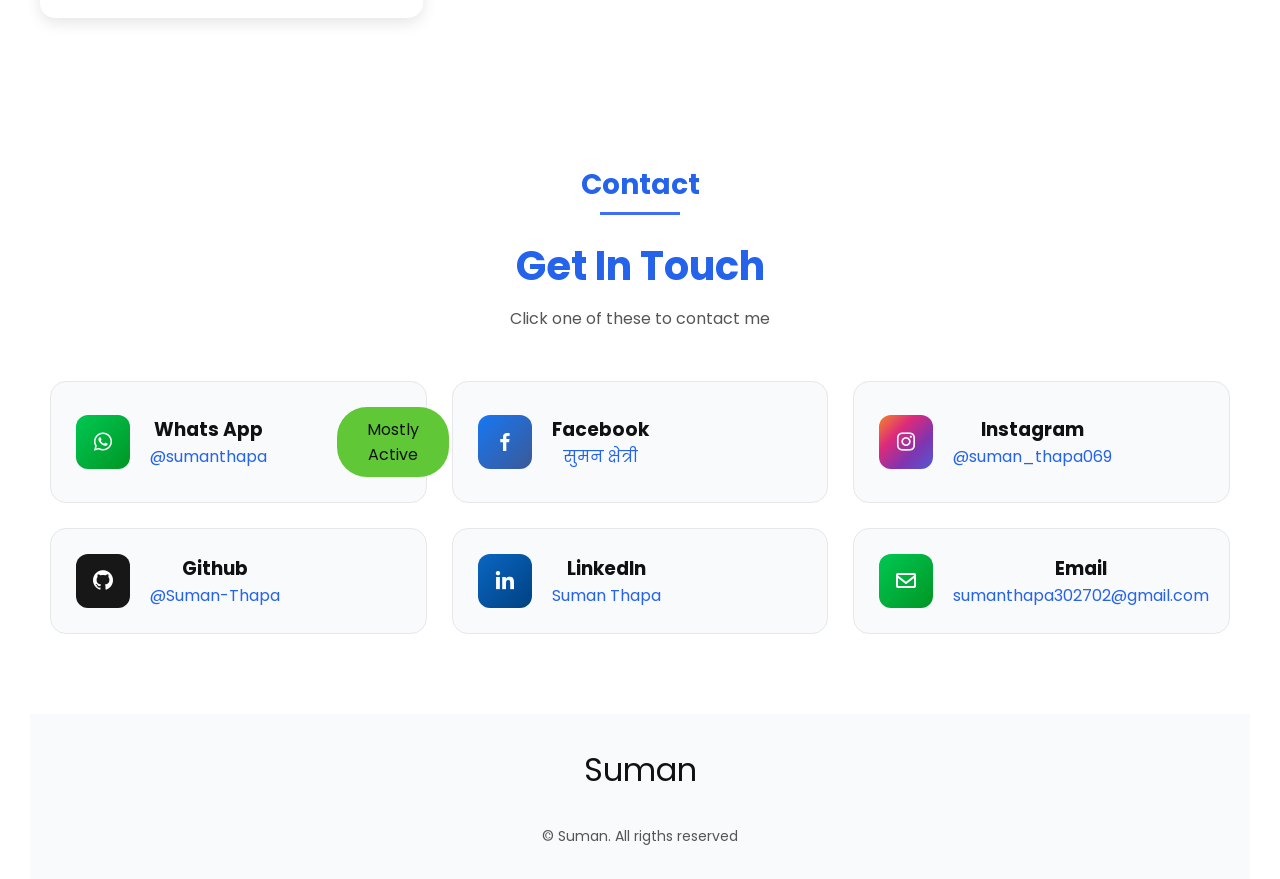
==== commit 09dc2eb8: "Changing in style" ====
--- a/index.html
+++ b/index.html
@@ -4,7 +4,7 @@
         <meta charset="UTF-8">
         <meta name="viewport" content="width=device-width, initial-scale=1.0">
 
-        <link rel="stylesheet" href="assets/css/styles.css?v=56252762762762">
+        <link rel="stylesheet" href="assets/css/styles.css?v=562527389228983">
         <link rel="stylesheet" href="https://cdnjs.cloudflare.com/ajax/libs/font-awesome/6.5.0/css/all.min.css">
         <link href="https://unpkg.com/boxicons@2.1.4/css/boxicons.min.css" rel="stylesheet">
         <!-- =====BOX ICONS===== -->
@@ -357,7 +357,7 @@
                 <h2 class="section-title">Contact </h2>
 
                 <h1>Get In <span>Touch</span></h1>
-                <p>Let's connect! Feel free to reach out through any of these channels</p>
+                <p>Click one of these to contact me</p>
 
                 <div class="contact-container">
 
--- a/assets/css/styles.css
+++ b/assets/css/styles.css
@@ -895,7 +895,6 @@
   }
 }
 
-/* Mobile responsive */
 .mostly-active{
   background-color: #60c736;
   padding: 10px 30px;
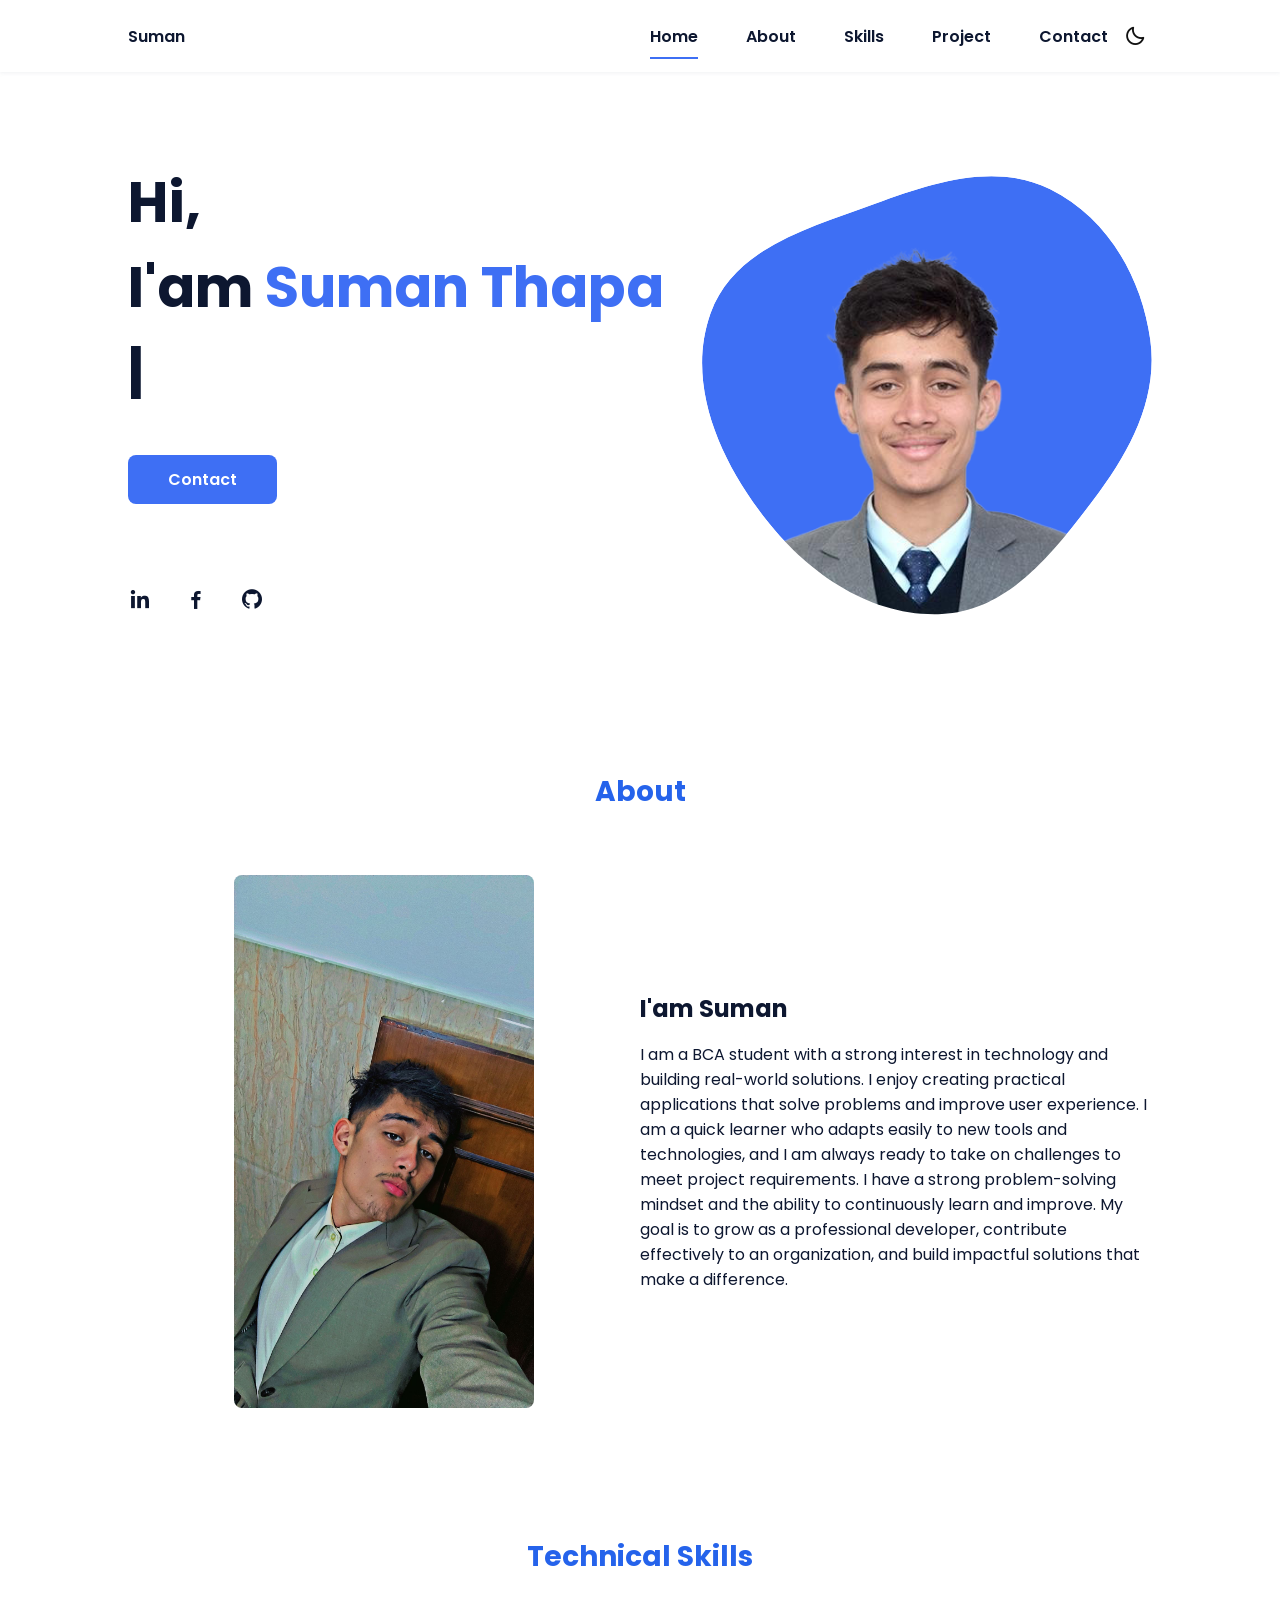
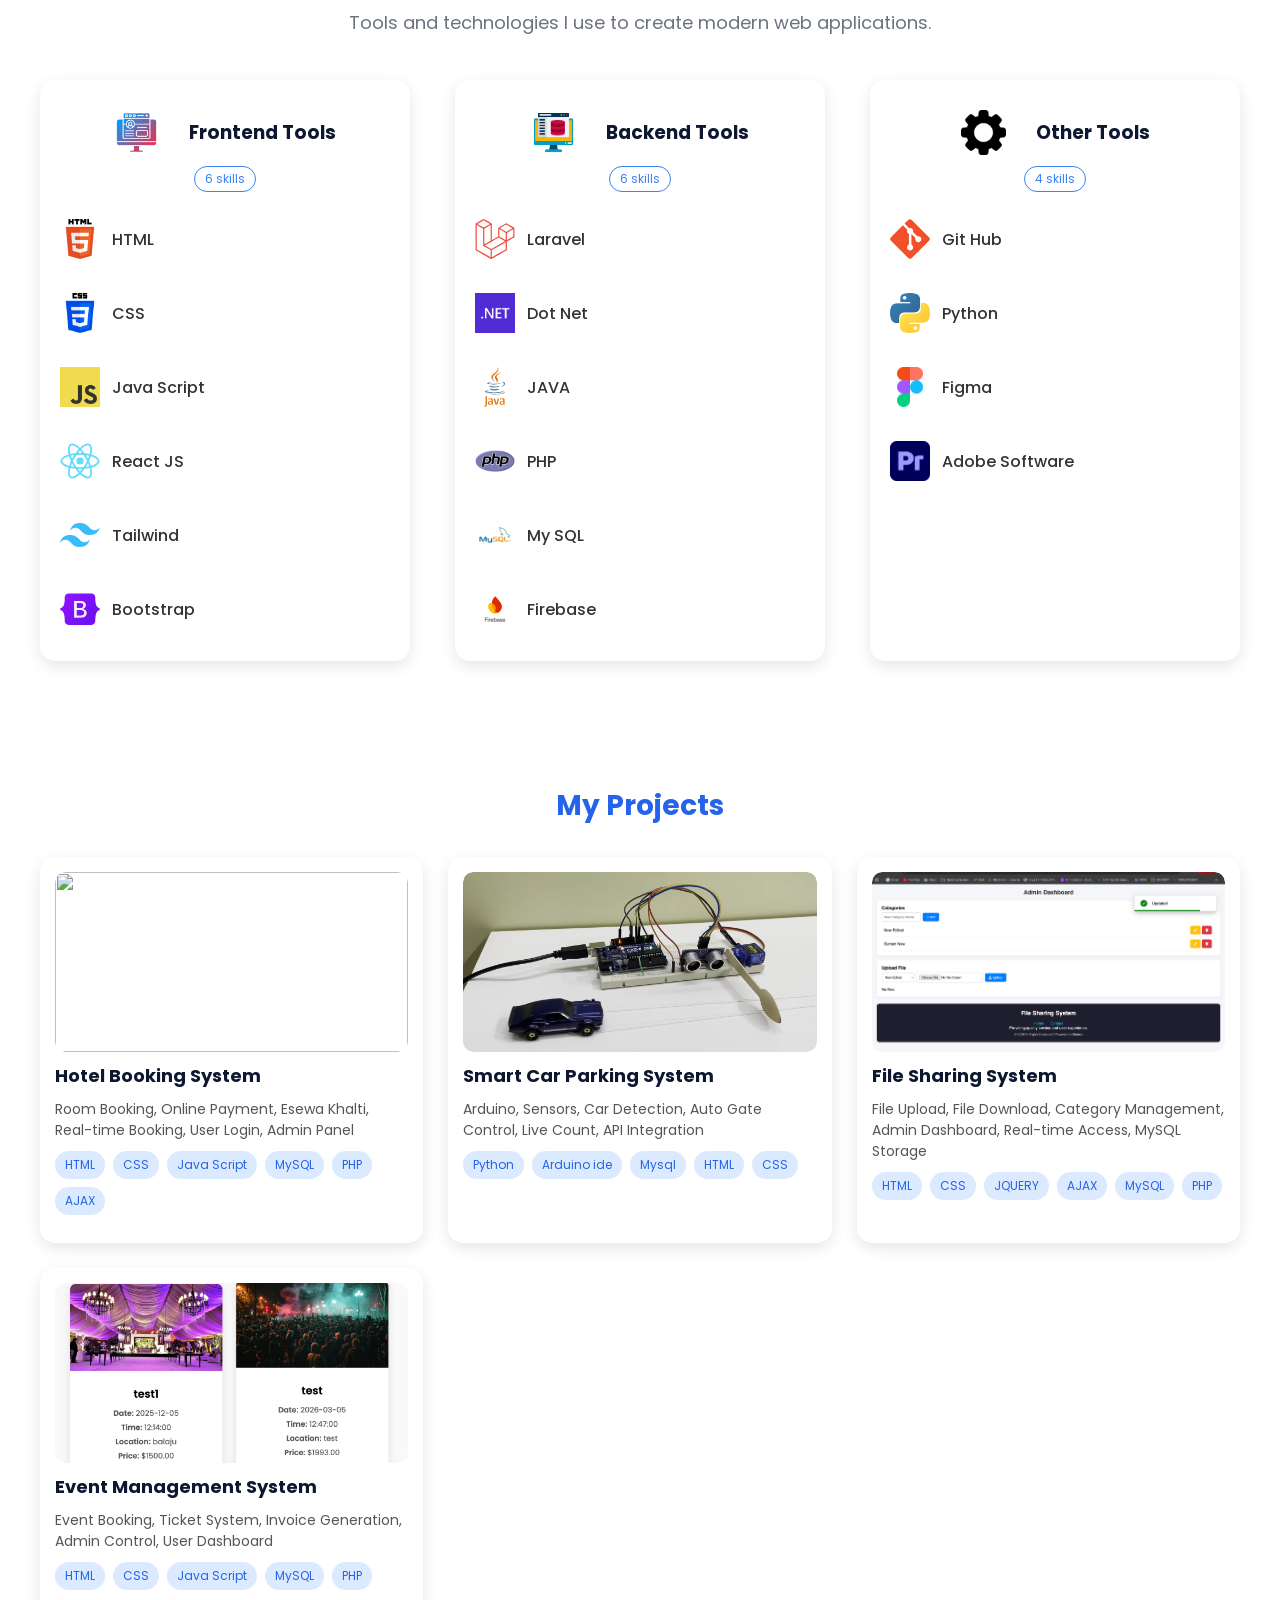
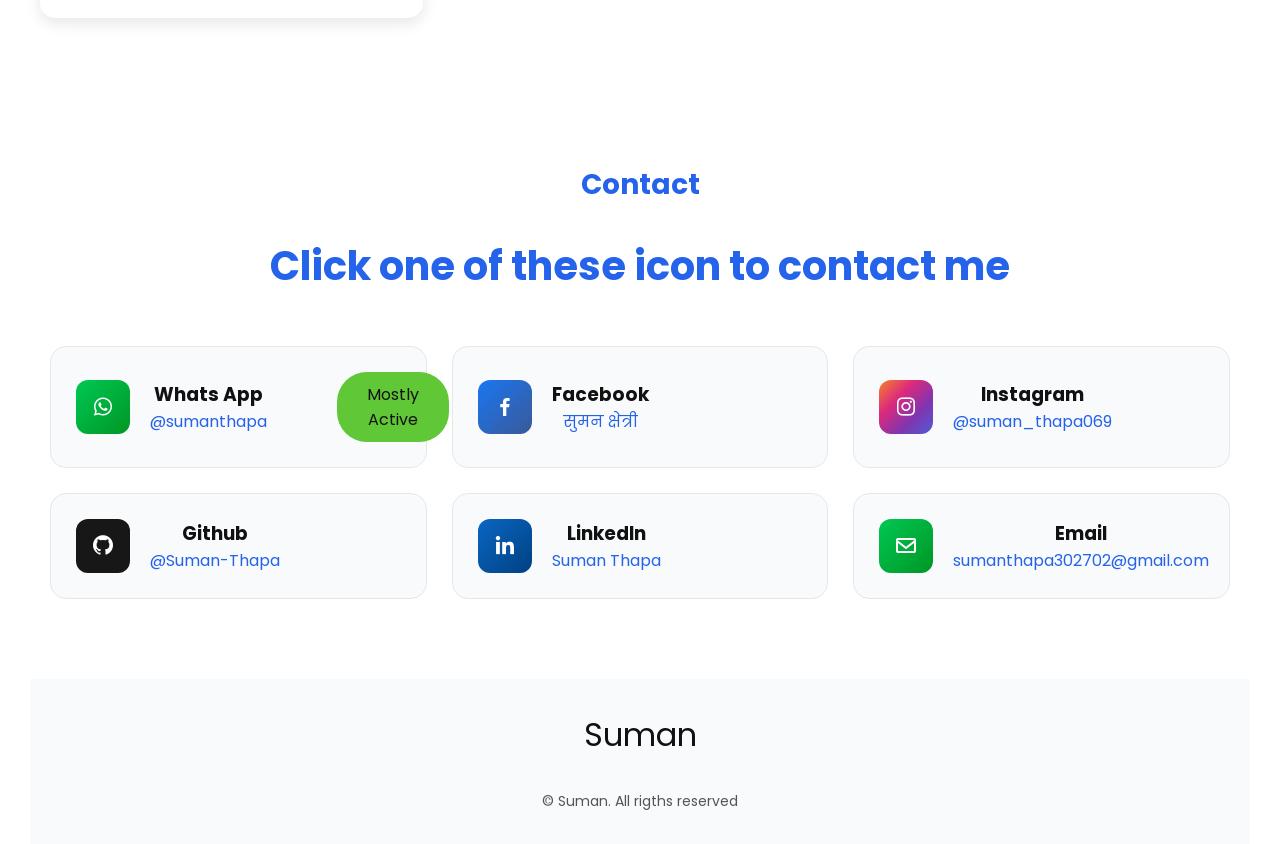
==== commit b9043d18: "Changing in style" ====
--- a/index.html
+++ b/index.html
@@ -4,7 +4,7 @@
         <meta charset="UTF-8">
         <meta name="viewport" content="width=device-width, initial-scale=1.0">
 
-        <link rel="stylesheet" href="assets/css/styles.css?v=562527389228983">
+        <link rel="stylesheet" href="assets/css/styles.css?v=37837837273828892792722">
         <link rel="stylesheet" href="https://cdnjs.cloudflare.com/ajax/libs/font-awesome/6.5.0/css/all.min.css">
         <link href="https://unpkg.com/boxicons@2.1.4/css/boxicons.min.css" rel="stylesheet">
         <!-- =====BOX ICONS===== -->
@@ -356,8 +356,7 @@
             <section class="contact" id="contact">
                 <h2 class="section-title">Contact </h2>
 
-                <h1>Get In <span>Touch</span></h1>
-                <p>Click one of these to contact me</p>
+                <h1>Click one of these icon to <span>contact me</span></h1>
 
                 <div class="contact-container">
 
--- a/assets/css/styles.css
+++ b/assets/css/styles.css
@@ -88,7 +88,9 @@
   right: 0;
   margin: auto;
   top: 2rem;
-  background-color: var(--first-color);
+}
+.section-title:hover{
+  text-decoration: underline;
 }
 
 .section {
@@ -842,6 +844,7 @@
   display: grid;
   grid-template-columns: repeat(3, 1fr);
   gap: 25px;
+  margin-top: 50px;
 }
 
 @media (max-width: 768px) {
